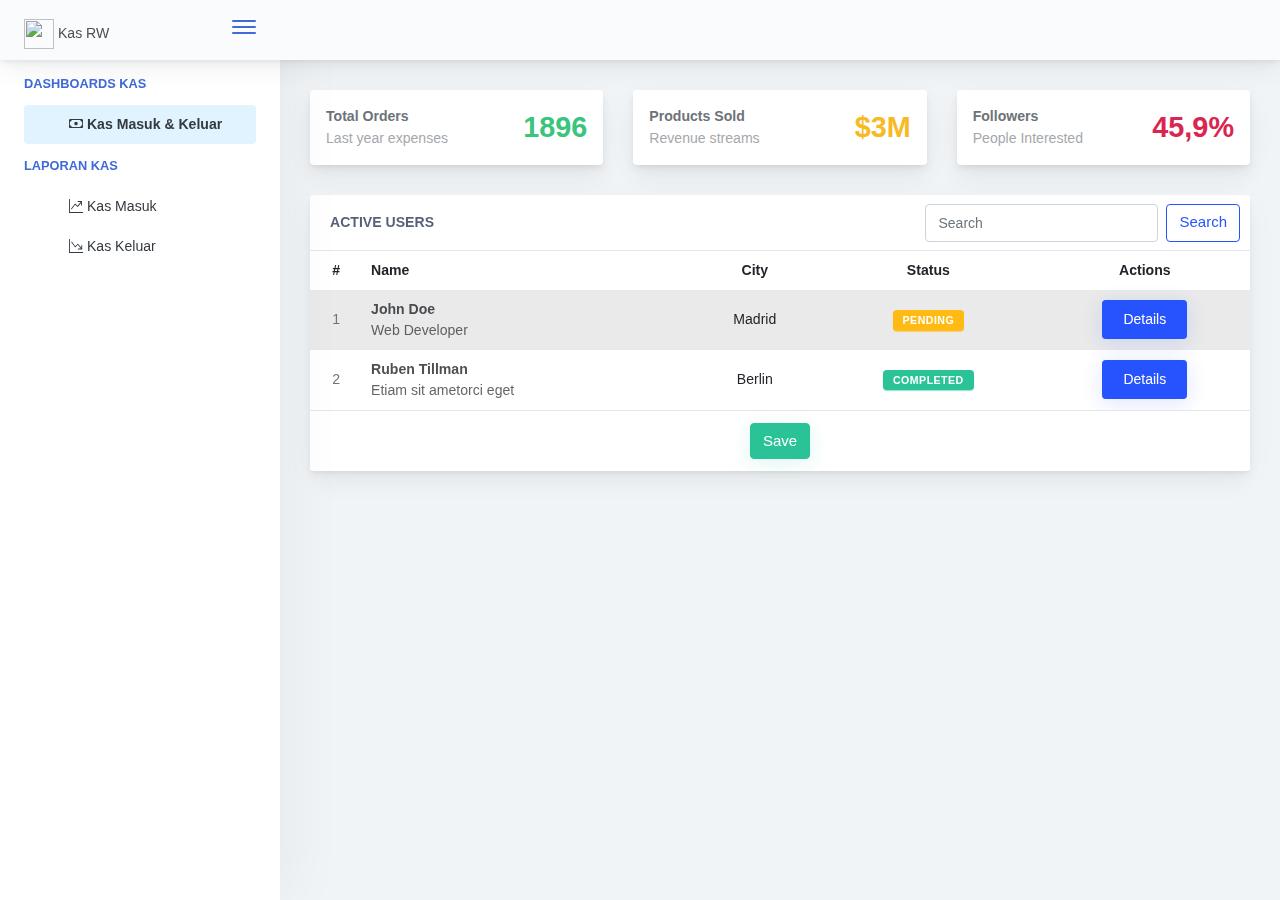
==== dashboard.html @ 3a0cb915 "add template kas rw" ====
<!doctype html>
<html lang="en">

<head>
    <meta charset="utf-8" />
    <title>Dashboard Kas RW</title>
    <meta name="viewport" content="width=device-width, initial-scale=1.0" />
    <meta name="description" content="Premium Bootstrap 5 Landing Page Template" />
    <meta name="keywords" content="bootstrap 5, premium, marketing, multipurpose" />
    <meta content="Themesbrand" name="author" />
    <!-- favicon -->
    <link rel="shortcut icon" href="images/favicon.ico" />

    <!-- css -->
    <link href="css/bootstrap.min.css" rel="stylesheet" type="text/css" />
    <link href="css/materialdesignicons.min.css" rel="stylesheet" type="text/css" />
    <link href="css/style.min.css" rel="stylesheet" type="text/css" />
    <link href="css/dashboard.css" rel="stylesheet">

    <!-- Icon -->
    <link rel="stylesheet" href="https://cdn.jsdelivr.net/npm/bootstrap-icons@1.10.2/font/bootstrap-icons.css">
</head>

<body data-bs-spy="scroll" data-bs-target="#navbar" data-bs-offset="20">
    <div class="app-container app-theme-white body-tabs-shadow fixed-sidebar fixed-header">
        <div class="app-header header-shadow">
            <div class="app-header__logo">
                <div class="logo-src">
                    <img src="images/favicon.ico" width="30" height="30">
                    Kas RW
                </div>
                <div class="header__pane ml-auto">
                    <div>
                        <button type="button" class="hamburger close-sidebar-btn hamburger--elastic"
                            data-class="closed-sidebar">
                            <span class="hamburger-box">
                                <span class="hamburger-inner"></span>
                            </span>
                        </button>
                    </div>
                </div>
            </div>
            <div class="app-header__mobile-menu">
                <div>
                    <button type="button" class="hamburger hamburger--elastic mobile-toggle-nav">
                        <span class="hamburger-box">
                            <span class="hamburger-inner"></span>
                        </span>
                    </button>
                </div>
            </div>
            <!-- Button Logout Mobile -->
            <div class="app-header__menu">
                <span>
                    <a href="index.html" type="button"
                        class="btn-icon btn-icon-only btn btn-danger btn-sm mobile-toggle-header-nav">Logout</a>
                </span>
            </div>
            <!-- End Button Logout Mobile -->
            <div class="app-header__content">
                <div class="app-header-right">
                    <div class="header-btn-lg pr-0">
                        <div class="widget-content p-0">
                            <div class="widget-content-wrapper">
                                <!-- Profile Name -->
                                <div class="widget-content-left  ml-3 header-user-info">
                                    <div class="widget-heading">
                                        Alina Mclourd
                                    </div>
                                    <div class="widget-subheading">
                                        VP People Manager
                                    </div>
                                </div>
                                <!-- End Profile Name -->

                                <!-- Button Logout -->
                                <div class="widget-content-right header-user-info ml-3">
                                    <a href="index.html" type="button"
                                        class="btn-shadow p-1 btn btn-danger btn-sm">Logout</a>
                                    <!-- <button type="button" class="btn-shadow p-1 btn btn-danger btn-sm">
                                        Logout
                                    </button> -->
                                </div>
                                <!-- End Button Logout -->
                            </div>
                        </div>
                    </div>
                </div>
            </div>
        </div>

        <div class="app-main">
            <!-- Sidebar -->
            <div class="app-sidebar sidebar-shadow">
                <div class="app-header__logo">
                    <div class="logo-src"></div>
                    <div class="header__pane ml-auto">
                        <div>
                            <button type="button" class="hamburger close-sidebar-btn hamburger--elastic"
                                data-class="closed-sidebar">
                                <span class="hamburger-box">
                                    <span class="hamburger-inner"></span>
                                </span>
                            </button>
                        </div>
                    </div>
                </div>
                <div class="app-header__mobile-menu">
                    <div>
                        <button type="button" class="hamburger hamburger--elastic mobile-toggle-nav">
                            <span class="hamburger-box">
                                <span class="hamburger-inner"></span>
                            </span>
                        </button>
                    </div>
                </div>
                <div class="app-header__menu">
                    <span>
                        <button type="button"
                            class="btn-icon btn-icon-only btn btn-primary btn-sm mobile-toggle-header-nav">
                            <span class="btn-icon-wrapper">
                                <i class="fa fa-ellipsis-v fa-w-6"></i>
                            </span>
                        </button>
                    </span>
                </div>
                <div class="scrollbar-sidebar">
                    <div class="app-sidebar__inner">
                        <ul class="vertical-nav-menu">
                            <li class="app-sidebar__heading">Dashboards Kas</li>
                            <li>
                                <a href="index.html" class="mm-active">
                                    <i class="bi bi-cash"></i>
                                    Kas Masuk & Keluar
                                </a>
                            </li>

                            <li class="app-sidebar__heading">Laporan Kas</li>
                            <li>
                                <a href="#">
                                    <i class="bi bi-graph-up-arrow"></i>
                                    Kas Masuk
                                </a>

                            </li>
                            <li>
                                <a href="#">
                                    <i class="bi bi-graph-down-arrow"></i>
                                    Kas Keluar
                                </a>

                            </li>

                        </ul>
                    </div>
                </div>
            </div>
            <!-- End Sidebar -->


            <div class="app-main__outer">
                <div class="app-main__inner">
                    <!-- Total -->
                    <div class="row">
                        <div class="col-md-6 col-xl-4">
                            <div class="card mb-3 widget-content">
                                <div class="widget-content-outer">
                                    <div class="widget-content-wrapper">
                                        <div class="widget-content-left">
                                            <div class="widget-heading">Total Orders</div>
                                            <div class="widget-subheading">Last year expenses</div>
                                        </div>
                                        <div class="widget-content-right">
                                            <div class="widget-numbers text-success">1896</div>
                                        </div>
                                    </div>
                                </div>
                            </div>
                        </div>
                        <div class="col-md-6 col-xl-4">
                            <div class="card mb-3 widget-content">
                                <div class="widget-content-outer">
                                    <div class="widget-content-wrapper">
                                        <div class="widget-content-left">
                                            <div class="widget-heading">Products Sold</div>
                                            <div class="widget-subheading">Revenue streams</div>
                                        </div>
                                        <div class="widget-content-right">
                                            <div class="widget-numbers text-warning">$3M</div>
                                        </div>
                                    </div>
                                </div>
                            </div>
                        </div>
                        <div class="col-md-6 col-xl-4">
                            <div class="card mb-3 widget-content">
                                <div class="widget-content-outer">
                                    <div class="widget-content-wrapper">
                                        <div class="widget-content-left">
                                            <div class="widget-heading">Followers</div>
                                            <div class="widget-subheading">People Interested</div>
                                        </div>
                                        <div class="widget-content-right">
                                            <div class="widget-numbers text-danger">45,9%</div>
                                        </div>
                                    </div>
                                </div>
                            </div>
                        </div>

                    </div>
                    <!-- End Total -->

                    <!-- Table -->
                    <div class="row">
                        <div class="col-md-12">
                            <div class="main-card mb-3 card">
                                <div class="card-header">Active Users
                                    <div class="btn-actions-pane-right">
                                        <!-- Search -->
                                        <form class="d-flex" role="search">
                                            <input class="form-control me-2" type="search" placeholder="Search"
                                                aria-label="Search">
                                            <button class="btn btn-outline-primary" type="submit">Search</button>
                                        </form>
                                        <!-- End Search -->
                                    </div>
                                </div>
                                <div class="table-responsive">
                                    <table class="align-middle mb-0 table table-borderless table-striped table-hover">
                                        <thead>
                                            <tr>
                                                <th class="text-center">#</th>
                                                <th>Name</th>
                                                <th class="text-center">City</th>
                                                <th class="text-center">Status</th>
                                                <th class="text-center">Actions</th>
                                            </tr>
                                        </thead>
                                        <tbody>
                                            <!-- Data 1 -->
                                            <tr>
                                                <td class="text-center text-muted">1</td>
                                                <td>
                                                    <div class="widget-content p-0">
                                                        <div class="widget-content-wrapper">
                                                            <div class="widget-content-left flex2">
                                                                <div class="widget-heading">John Doe</div>
                                                                <div class="widget-subheading opacity-7">Web Developer
                                                                </div>
                                                            </div>
                                                        </div>
                                                    </div>
                                                </td>
                                                <td class="text-center">Madrid</td>
                                                <td class="text-center">
                                                    <div class="badge badge-warning">Pending</div>
                                                </td>
                                                <td class="text-center">
                                                    <button type="button" id="PopoverCustomT-1"
                                                        class="btn btn-primary btn-sm">Details</button>
                                                </td>
                                            </tr>
                                            <!-- End Data 1 -->

                                            <!-- Data 2 -->
                                            <tr>
                                                <td class="text-center text-muted">2</td>
                                                <td>
                                                    <div class="widget-content p-0">
                                                        <div class="widget-content-wrapper">
                                                            <div class="widget-content-left flex2">
                                                                <div class="widget-heading">Ruben Tillman</div>
                                                                <div class="widget-subheading opacity-7">Etiam sit
                                                                    ametorci eget</div>
                                                            </div>
                                                        </div>
                                                    </div>
                                                </td>
                                                <td class="text-center">Berlin</td>
                                                <td class="text-center">
                                                    <div class="badge badge-success">Completed</div>
                                                </td>
                                                <td class="text-center">
                                                    <button type="button" id="PopoverCustomT-2"
                                                        class="btn btn-primary btn-sm">Details</button>
                                                </td>
                                            </tr>
                                            <!-- End Data 2 -->
                                        </tbody>
                                    </table>
                                </div>
                                <div class="d-block text-center card-footer">
                                    <button class="btn-wide btn btn-success">Save</button>
                                </div>
                            </div>
                        </div>
                    </div>
                    <!-- End Table -->
                </div>
            </div>
        </div>
        <!-- JS -->
        <script type="text/javascript" src="js/main_dashboard.js"></script>
</body>

</html>
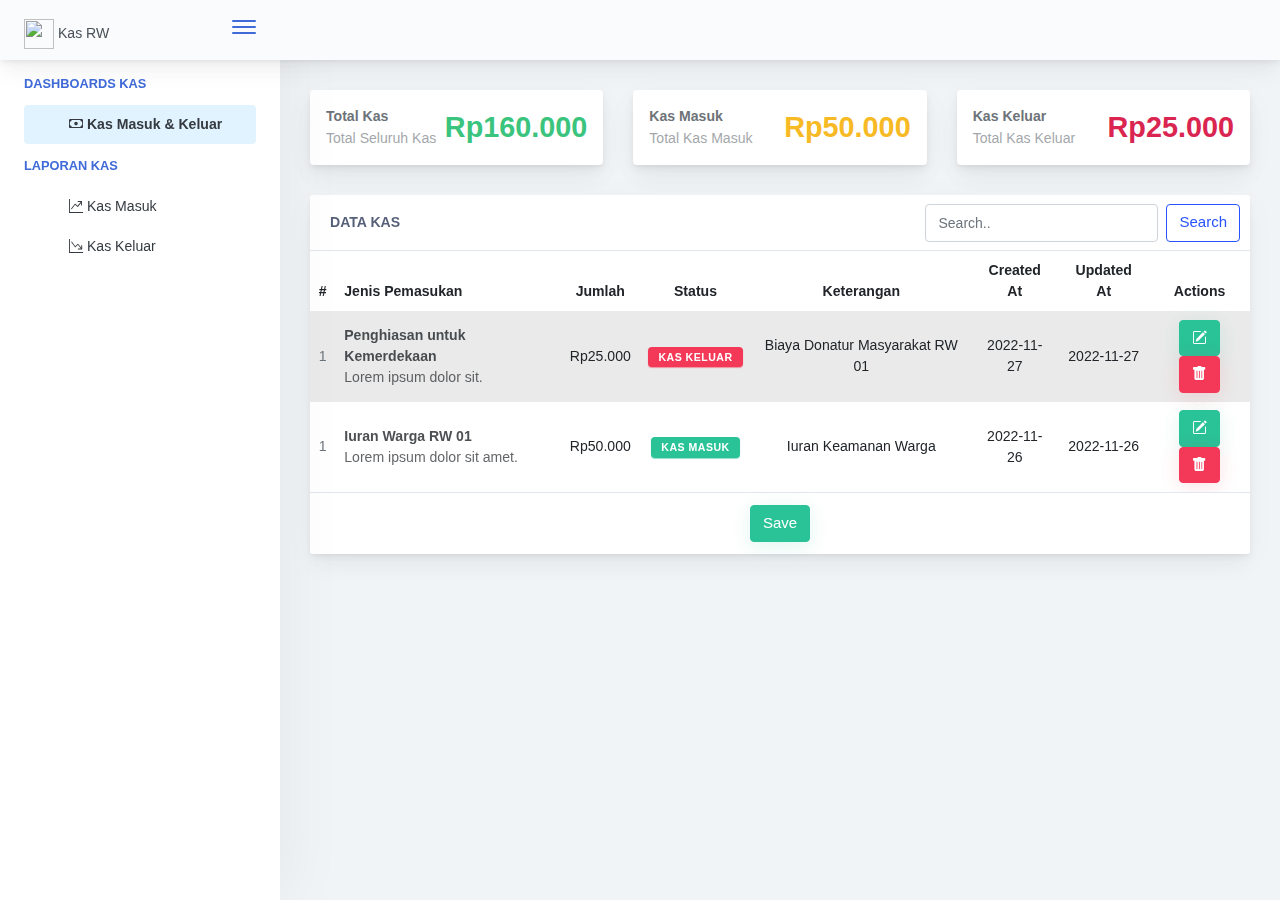
==== commit d6c9c8a9: "edit dashboard admin" ====
--- a/dashboard.html
+++ b/dashboard.html
@@ -68,7 +68,7 @@
                                         Alina Mclourd
                                     </div>
                                     <div class="widget-subheading">
-                                        VP People Manager
+                                        Ketua RW
                                     </div>
                                 </div>
                                 <!-- End Profile Name -->
@@ -167,11 +167,11 @@
                                 <div class="widget-content-outer">
                                     <div class="widget-content-wrapper">
                                         <div class="widget-content-left">
-                                            <div class="widget-heading">Total Orders</div>
-                                            <div class="widget-subheading">Last year expenses</div>
+                                            <div class="widget-heading">Total Kas</div>
+                                            <div class="widget-subheading">Total Seluruh Kas</div>
                                         </div>
                                         <div class="widget-content-right">
-                                            <div class="widget-numbers text-success">1896</div>
+                                            <div class="widget-numbers text-success">Rp160.000</div>
                                         </div>
                                     </div>
                                 </div>
@@ -182,11 +182,11 @@
                                 <div class="widget-content-outer">
                                     <div class="widget-content-wrapper">
                                         <div class="widget-content-left">
-                                            <div class="widget-heading">Products Sold</div>
-                                            <div class="widget-subheading">Revenue streams</div>
+                                            <div class="widget-heading">Kas Masuk</div>
+                                            <div class="widget-subheading">Total Kas Masuk</div>
                                         </div>
                                         <div class="widget-content-right">
-                                            <div class="widget-numbers text-warning">$3M</div>
+                                            <div class="widget-numbers text-warning">Rp50.000</div>
                                         </div>
                                     </div>
                                 </div>
@@ -197,11 +197,11 @@
                                 <div class="widget-content-outer">
                                     <div class="widget-content-wrapper">
                                         <div class="widget-content-left">
-                                            <div class="widget-heading">Followers</div>
-                                            <div class="widget-subheading">People Interested</div>
+                                            <div class="widget-heading">Kas Keluar</div>
+                                            <div class="widget-subheading">Total Kas Keluar</div>
                                         </div>
                                         <div class="widget-content-right">
-                                            <div class="widget-numbers text-danger">45,9%</div>
+                                            <div class="widget-numbers text-danger">Rp25.000</div>
                                         </div>
                                     </div>
                                 </div>
@@ -215,12 +215,11 @@
                     <div class="row">
                         <div class="col-md-12">
                             <div class="main-card mb-3 card">
-                                <div class="card-header">Active Users
+                                <div class="card-header">Data Kas
                                     <div class="btn-actions-pane-right">
                                         <!-- Search -->
                                         <form class="d-flex" role="search">
-                                            <input class="form-control me-2" type="search" placeholder="Search"
-                                                aria-label="Search">
+                                            <input class="form-control me-2" type="search" placeholder="Search..">
                                             <button class="btn btn-outline-primary" type="submit">Search</button>
                                         </form>
                                         <!-- End Search -->
@@ -231,9 +230,12 @@
                                         <thead>
                                             <tr>
                                                 <th class="text-center">#</th>
-                                                <th>Name</th>
-                                                <th class="text-center">City</th>
+                                                <th>Jenis Pemasukan</th>
+                                                <th class="text-center">Jumlah</th>
                                                 <th class="text-center">Status</th>
+                                                <th class="text-center">Keterangan</th>
+                                                <th class="text-center">Created At</th>
+                                                <th class="text-center">Updated At</th>
                                                 <th class="text-center">Actions</th>
                                             </tr>
                                         </thead>
@@ -245,45 +247,61 @@
                                                     <div class="widget-content p-0">
                                                         <div class="widget-content-wrapper">
                                                             <div class="widget-content-left flex2">
-                                                                <div class="widget-heading">John Doe</div>
-                                                                <div class="widget-subheading opacity-7">Web Developer
+                                                                <div class="widget-heading">Penghiasan untuk Kemerdekaan
+                                                                </div>
+                                                                <div class="widget-subheading opacity-7">Lorem ipsum
+                                                                    dolor sit.
                                                                 </div>
                                                             </div>
                                                         </div>
                                                     </div>
                                                 </td>
-                                                <td class="text-center">Madrid</td>
+                                                <td class="text-center">Rp25.000</td>
                                                 <td class="text-center">
-                                                    <div class="badge badge-warning">Pending</div>
-                                                </td>
+                                                    <div class="badge badge-danger">Kas Keluar</div>
+                                                </td>
+                                                <td class="text-center">Biaya Donatur Masyarakat RW 01</td>
+                                                <td class="text-center">2022-11-27</td>
+                                                <td class="text-center">2022-11-27</td>
                                                 <td class="text-center">
                                                     <button type="button" id="PopoverCustomT-1"
-                                                        class="btn btn-primary btn-sm">Details</button>
+                                                        class="btn btn-success"><i
+                                                            class="bi bi-pencil-square"></i></button>
+                                                    <button type="button" id="PopoverCustomT-1"
+                                                        class="btn btn-danger"><i class="bi bi-trash-fill"></i></button>
                                                 </td>
                                             </tr>
                                             <!-- End Data 1 -->
 
                                             <!-- Data 2 -->
                                             <tr>
-                                                <td class="text-center text-muted">2</td>
+                                                <td class="text-center text-muted">1</td>
                                                 <td>
                                                     <div class="widget-content p-0">
                                                         <div class="widget-content-wrapper">
                                                             <div class="widget-content-left flex2">
-                                                                <div class="widget-heading">Ruben Tillman</div>
-                                                                <div class="widget-subheading opacity-7">Etiam sit
-                                                                    ametorci eget</div>
+                                                                <div class="widget-heading">Iuran Warga RW 01
+                                                                </div>
+                                                                <div class="widget-subheading opacity-7">Lorem ipsum
+                                                                    dolor sit amet.
+                                                                </div>
                                                             </div>
                                                         </div>
                                                     </div>
                                                 </td>
-                                                <td class="text-center">Berlin</td>
+                                                <td class="text-center">Rp50.000</td>
                                                 <td class="text-center">
-                                                    <div class="badge badge-success">Completed</div>
-                                                </td>
+                                                    <div class="badge badge-success">Kas Masuk</div>
+                                                </td>
+                                                <td class="text-center">Iuran Keamanan Warga</td>
+                                                <td class="text-center">2022-11-26</td>
+                                                <td class="text-center">2022-11-26</td>
                                                 <td class="text-center">
-                                                    <button type="button" id="PopoverCustomT-2"
-                                                        class="btn btn-primary btn-sm">Details</button>
+                                                    <button type="button" id="PopoverCustomT-1"
+                                                        class="btn btn-success"><i
+                                                            class="bi bi-pencil-square"></i></button>
+                                                    <button type="button" id="PopoverCustomT-1"
+                                                        class="btn btn-danger"><i class="bi bi-trash-fill"></i></button>
                                                 </td>
                                             </tr>
                                             <!-- End Data 2 -->
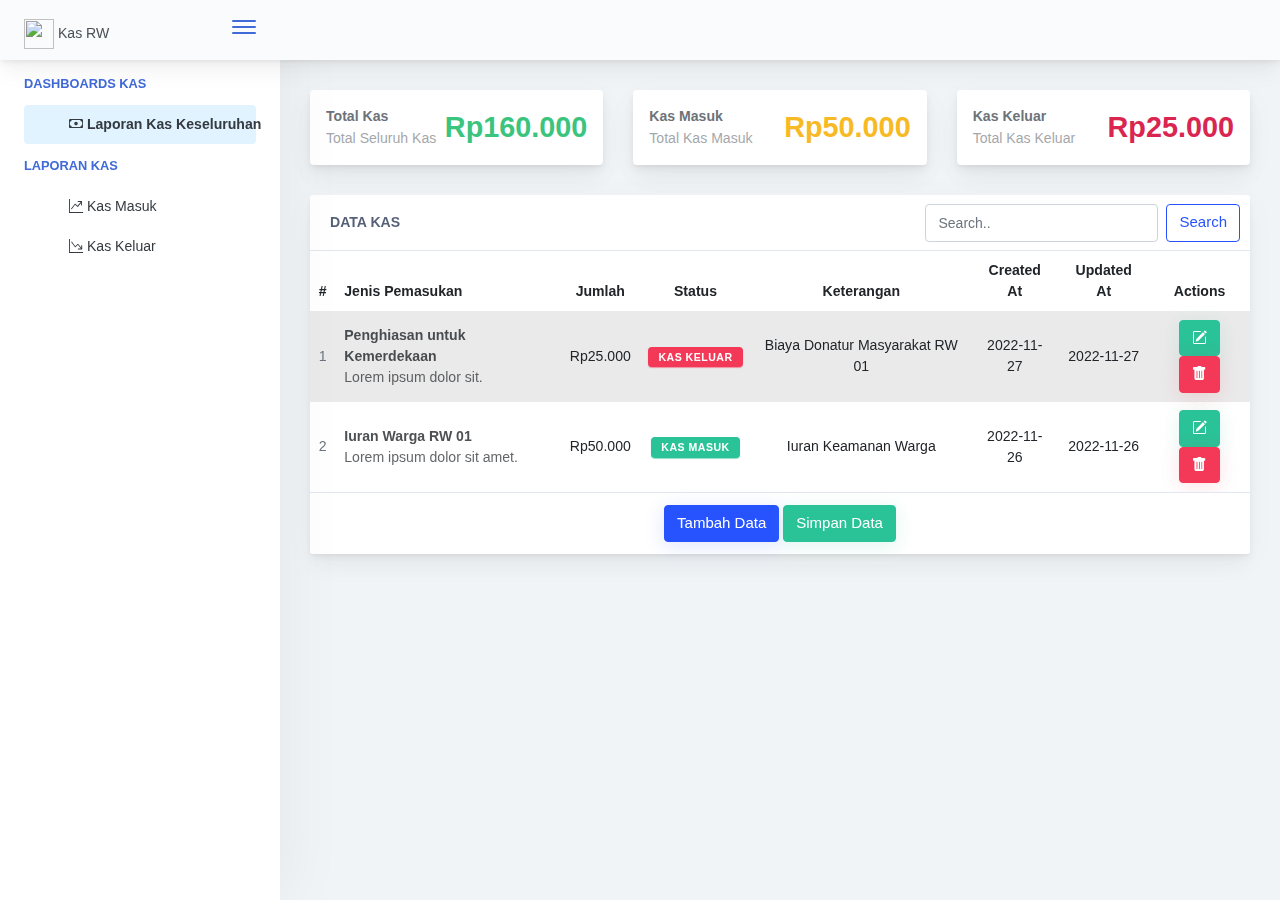
==== commit 2af3d3d9: "sidebar active state fix" ====
--- a/dashboard.html
+++ b/dashboard.html
@@ -52,7 +52,7 @@
             <!-- Button Logout Mobile -->
             <div class="app-header__menu">
                 <span>
-                    <a href="index.html" type="button"
+                    <a href="dashboard.html" type="button"
                         class="btn-icon btn-icon-only btn btn-danger btn-sm mobile-toggle-header-nav">Logout</a>
                 </span>
             </div>
@@ -129,22 +129,22 @@
                         <ul class="vertical-nav-menu">
                             <li class="app-sidebar__heading">Dashboards Kas</li>
                             <li>
-                                <a href="index.html" class="mm-active">
+                                <a href="dashboard.html" class="mm-active">
                                     <i class="bi bi-cash"></i>
-                                    Kas Masuk & Keluar
+                                    Laporan Kas Keseluruhan
                                 </a>
                             </li>
 
                             <li class="app-sidebar__heading">Laporan Kas</li>
                             <li>
-                                <a href="#">
+                                <a href="kasMasuk.html">
                                     <i class="bi bi-graph-up-arrow"></i>
                                     Kas Masuk
                                 </a>
 
                             </li>
                             <li>
-                                <a href="#">
+                                <a href="kasKeluar.html">
                                     <i class="bi bi-graph-down-arrow"></i>
                                     Kas Keluar
                                 </a>
@@ -275,7 +275,7 @@
 
                                             <!-- Data 2 -->
                                             <tr>
-                                                <td class="text-center text-muted">1</td>
+                                                <td class="text-center text-muted">2</td>
                                                 <td>
                                                     <div class="widget-content p-0">
                                                         <div class="widget-content-wrapper">
@@ -309,7 +309,9 @@
                                     </table>
                                 </div>
                                 <div class="d-block text-center card-footer">
-                                    <button class="btn-wide btn btn-success">Save</button>
+                                    <!-- Tambah Data -->
+                                    <a href="tambahData.html" class="btn-wide btn btn-primary">Tambah Data</a>
+                                    <button class="btn-wide btn btn-success">Simpan Data</button>
                                 </div>
                             </div>
                         </div>
